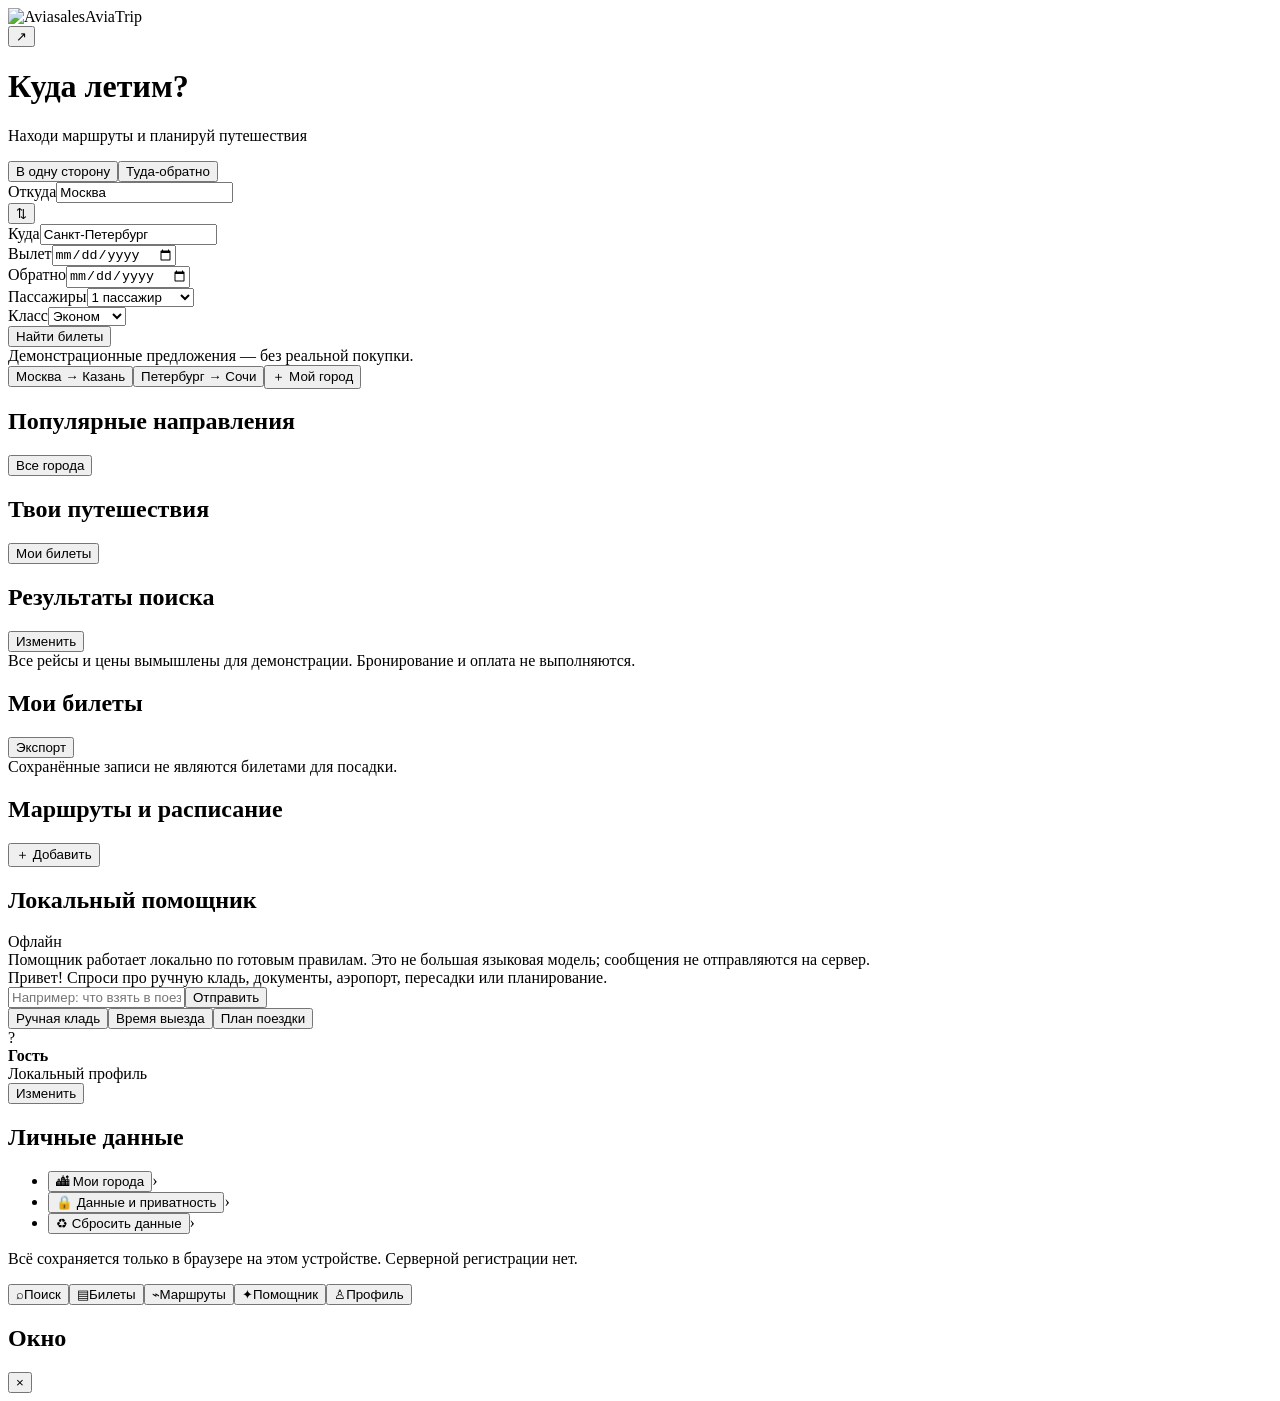
==== android/app/src/main/assets/www/index.html @ 504c0cf7 "Add bundled Android asset: android/app/src/main/assets/www/index.html" ====
<!doctype html>
<html lang="ru">
<head>
<meta charset="utf-8"><meta name="viewport" content="width=device-width,initial-scale=1,viewport-fit=cover"><meta name="theme-color" content="#ff5a45">
<title>AviaTrip — поиск авиабилетов</title>
<link rel="stylesheet" href="assets/css/style.css">  <link rel="icon" type="image/png" href="logo.png">
  <meta name="description" content="Демо поиска авиабилетов и планирования путешествий.">
  <link rel="manifest" href="manifest.webmanifest">
</head>
<body><div class="app">
<header class="hero"><div class="top"><div class="brand"><img class="logo-img" src="logo.png" alt="Aviasales" width="36" height="36">AviaTrip</div><button class="avatar" id="profileTop">↗</button></div><h1>Куда летим?</h1><p>Находи маршруты и планируй путешествия</p><div class="tabs"><button class="on" data-trip="one">В одну сторону</button><button data-trip="round">Туда-обратно</button></div></header>
<main>
<section class="page active" id="page-home"><div class="section"><div class="panel"><div class="route"><div class="routepart"><label class="label" for="from">Откуда</label><input id="from" list="cities" value="Москва" placeholder="Город вылета"></div><button class="swap" id="swap" aria-label="Поменять города">⇅</button><div class="routepart"><label class="label" for="to">Куда</label><input id="to" list="cities" value="Санкт-Петербург" placeholder="Город прилёта"></div></div><datalist id="cities"></datalist><div class="twocol"><div class="field"><label class="label" for="depart">Вылет</label><input type="date" id="depart"></div><div class="field" id="returnWrap"><label class="label" for="returnDate">Обратно</label><input type="date" id="returnDate"></div></div><div class="twocol"><div class="field"><label class="label" for="passengers">Пассажиры</label><select id="passengers"><option value="1">1 пассажир</option><option value="2">2 пассажира</option><option value="3">3 пассажира</option><option value="4">4 пассажира</option><option value="5">5 пассажиров</option></select></div><div class="field"><label class="label" for="cabin">Класс</label><select id="cabin"><option>Эконом</option><option>Комфорт</option><option>Бизнес</option></select></div></div><button class="primary" id="search">Найти билеты</button><div class="hint">Демонстрационные предложения — без реальной покупки.</div></div><div class="chips"><button class="chip" data-route="Москва|Казань">Москва → Казань</button><button class="chip" data-route="Санкт-Петербург|Сочи">Петербург → Сочи</button><button class="chip" id="addCity">＋ Мой город</button></div></div>
<div class="section"><div class="head"><h2>Популярные направления</h2><button class="link" id="allCities">Все города</button></div><div class="cities" id="cityCards"></div></div><div class="section"><div class="head"><h2>Твои путешествия</h2><button class="link" data-go="tickets">Мои билеты</button></div><div class="card" id="homeTickets"></div></div></section>
<section class="page" id="page-results"><div class="section"><div class="head"><h2>Результаты поиска</h2><button class="link" data-go="home">Изменить</button></div><div class="notice">Все рейсы и цены вымышлены для демонстрации. Бронирование и оплата не выполняются.</div><div class="muted" id="summary" style="margin:0 2px 12px"></div><div id="results"></div></div></section>
<section class="page" id="page-tickets"><div class="section"><div class="head"><h2>Мои билеты</h2><button class="link" id="export">Экспорт</button></div><div class="notice">Сохранённые записи не являются билетами для посадки.</div><div id="tickets"></div></div></section>
<section class="page" id="page-trips"><div class="section"><div class="head"><h2>Маршруты и расписание</h2><button class="link" id="addPlan">＋ Добавить</button></div><div id="plans"></div></div></section>
<section class="page" id="page-assistant"><div class="section"><div class="head"><h2>Локальный помощник</h2><span class="pill">Офлайн</span></div><div class="notice">Помощник работает локально по готовым правилам. Это не большая языковая модель; сообщения не отправляются на сервер.</div><div class="card"><div id="assistantChat" class="assistant-chat"><div class="assistant-msg bot">Привет! Спроси про ручную кладь, документы, аэропорт, пересадки или планирование.</div></div><div class="assistant-compose"><input id="assistantInput" maxlength="500" placeholder="Например: что взять в поездку?"><button class="primary" id="assistantSend">Отправить</button></div><div class="chips"><button class="chip" data-ask="Что взять в ручную кладь?">Ручная кладь</button><button class="chip" data-ask="Когда приезжать в аэропорт?">Время выезда</button><button class="chip" data-ask="Помоги спланировать поездку">План поездки</button></div></div></div></section>
<section class="page" id="page-profile"><div class="section"><div class="card profile"><div class="initial" id="initial">?</div><div style="flex:1;min-width:0"><b id="userNameLabel">Гость</b><div class="muted" id="emailLabel">Локальный профиль</div></div><button class="secondary" id="editProfile">Изменить</button></div></div><div class="section"><div class="card"><div class="head"><h2>Личные данные</h2></div><ul class="menulist" id="details"></ul></div></div><div class="section"><div class="card"><ul class="menulist"><li><button id="manageCities">🏙 Мои города</button><span>›</span></li><li><button id="privacy">🔒 Данные и приватность</button><span>›</span></li><li><button id="reset">♻ Сбросить данные</button><span>›</span></li></ul></div><p class="hint">Всё сохраняется только в браузере на этом устройстве. Серверной регистрации нет.</p></div></section>
</main><nav class="bottom"><button class="nav active" data-page="home"><span>⌕</span>Поиск</button><button class="nav" data-page="tickets"><span>▤</span>Билеты</button><button class="nav" data-page="trips"><span>⌁</span>Маршруты</button><button class="nav" data-page="assistant"><span>✦</span>Помощник</button><button class="nav" data-page="profile"><span>♙</span>Профиль</button></nav></div>
<div class="modalback" id="back"><div class="modal" role="dialog" aria-modal="true"><div class="modalhead"><h2 id="modalTitle">Окно</h2><button class="close" id="close">×</button></div><div id="modalBody"></div></div></div><div class="toast" id="toast"></div>
<script src="assets/js/app.js" defer></script></body></html>
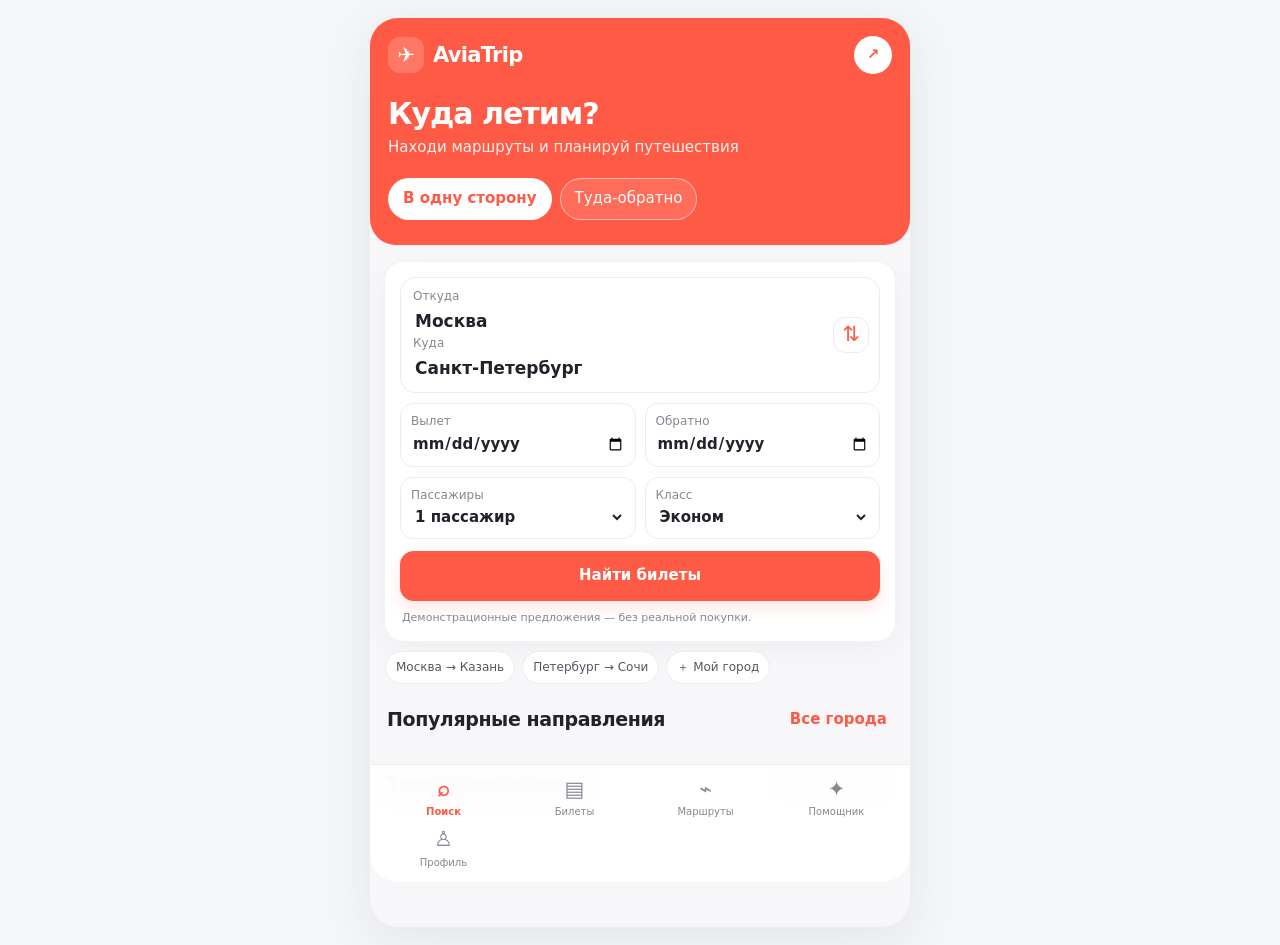
==== commit d027ad30: "Prepare bundled web UI for Android assets" ====
--- a/android/app/src/main/assets/www/index.html
+++ b/android/app/src/main/assets/www/index.html
@@ -3,12 +3,10 @@
 <head>
 <meta charset="utf-8"><meta name="viewport" content="width=device-width,initial-scale=1,viewport-fit=cover"><meta name="theme-color" content="#ff5a45">
 <title>AviaTrip — поиск авиабилетов</title>
-<link rel="stylesheet" href="assets/css/style.css">  <link rel="icon" type="image/png" href="logo.png">
-  <meta name="description" content="Демо поиска авиабилетов и планирования путешествий.">
-  <link rel="manifest" href="manifest.webmanifest">
-</head>
+<link rel="stylesheet" href="assets/css/style.css">  <meta name="description" content="Демо поиска авиабилетов и планирования путешествий.">
+  </head>
 <body><div class="app">
-<header class="hero"><div class="top"><div class="brand"><img class="logo-img" src="logo.png" alt="Aviasales" width="36" height="36">AviaTrip</div><button class="avatar" id="profileTop">↗</button></div><h1>Куда летим?</h1><p>Находи маршруты и планируй путешествия</p><div class="tabs"><button class="on" data-trip="one">В одну сторону</button><button data-trip="round">Туда-обратно</button></div></header>
+<header class="hero"><div class="top"><div class="brand"><span class="logo">✈</span>AviaTrip</div><button class="avatar" id="profileTop">↗</button></div><h1>Куда летим?</h1><p>Находи маршруты и планируй путешествия</p><div class="tabs"><button class="on" data-trip="one">В одну сторону</button><button data-trip="round">Туда-обратно</button></div></header>
 <main>
 <section class="page active" id="page-home"><div class="section"><div class="panel"><div class="route"><div class="routepart"><label class="label" for="from">Откуда</label><input id="from" list="cities" value="Москва" placeholder="Город вылета"></div><button class="swap" id="swap" aria-label="Поменять города">⇅</button><div class="routepart"><label class="label" for="to">Куда</label><input id="to" list="cities" value="Санкт-Петербург" placeholder="Город прилёта"></div></div><datalist id="cities"></datalist><div class="twocol"><div class="field"><label class="label" for="depart">Вылет</label><input type="date" id="depart"></div><div class="field" id="returnWrap"><label class="label" for="returnDate">Обратно</label><input type="date" id="returnDate"></div></div><div class="twocol"><div class="field"><label class="label" for="passengers">Пассажиры</label><select id="passengers"><option value="1">1 пассажир</option><option value="2">2 пассажира</option><option value="3">3 пассажира</option><option value="4">4 пассажира</option><option value="5">5 пассажиров</option></select></div><div class="field"><label class="label" for="cabin">Класс</label><select id="cabin"><option>Эконом</option><option>Комфорт</option><option>Бизнес</option></select></div></div><button class="primary" id="search">Найти билеты</button><div class="hint">Демонстрационные предложения — без реальной покупки.</div></div><div class="chips"><button class="chip" data-route="Москва|Казань">Москва → Казань</button><button class="chip" data-route="Санкт-Петербург|Сочи">Петербург → Сочи</button><button class="chip" id="addCity">＋ Мой город</button></div></div>
 <div class="section"><div class="head"><h2>Популярные направления</h2><button class="link" id="allCities">Все города</button></div><div class="cities" id="cityCards"></div></div><div class="section"><div class="head"><h2>Твои путешествия</h2><button class="link" data-go="tickets">Мои билеты</button></div><div class="card" id="homeTickets"></div></div></section>
--- a/android/app/src/main/assets/www/assets/css/style.css
+++ b/android/app/src/main/assets/www/assets/css/style.css
@@ -0,0 +1,6 @@
+:root{--red:#ff5a45;--ink:#22232a;--muted:#858791;--line:#ececf1;--bg:#f5f6f8;--green:#13845c}*{box-sizing:border-box}body{margin:0;background:var(--bg);color:var(--ink);font:15px/1.45 system-ui,-apple-system,sans-serif}button,input,select{font:inherit}button{cursor:pointer;border:0}.app{max-width:540px;min-height:100dvh;margin:auto;background:#f7f7f9;padding-bottom:84px}.hero{background:var(--red);color:white;padding:calc(18px + env(safe-area-inset-top)) 18px 25px;border-radius:0 0 26px 26px}.top{display:flex;align-items:center;justify-content:space-between}.brand{font-size:21px;font-weight:900;letter-spacing:-.7px;display:flex;align-items:center;gap:9px}.logo{display:grid;place-items:center;width:36px;height:36px;border-radius:12px;background:#ffffff2c;font-size:21px}.avatar{width:38px;height:38px;border-radius:50%;background:#fff;color:var(--red);font-weight:800}.hero h1{font-size:30px;line-height:1.1;letter-spacing:-1px;margin:23px 0 7px}.hero p{margin:0;color:#fff2ee}.tabs{display:flex;gap:8px;margin-top:19px}.tabs button{padding:9px 14px;border-radius:30px;border:1px solid #ffffff8a;background:#ffffff1c;color:white}.tabs .on{background:white;color:var(--red);font-weight:800}.section{padding:17px 15px 0}.head{display:flex;align-items:center;justify-content:space-between;gap:8px;margin:2px 2px 12px}.head h2{font-size:19px;margin:0;letter-spacing:-.4px}.link{background:none;color:var(--red);font-weight:750;padding:6px}.panel,.card{background:white;border-radius:19px;padding:15px;box-shadow:0 7px 28px #2525300a}.route{border:1px solid var(--line);border-radius:15px;padding:10px 48px 10px 12px;position:relative}.routepart+.routepart{border-top:1px solid var(--line);margin-top:8px;padding-top:8px}.label{display:block;color:var(--muted);font-size:12px;margin-bottom:3px}.route input{width:100%;border:0;outline:0;background:transparent;font-size:17px;font-weight:750;color:var(--ink)}.swap{position:absolute;right:10px;top:calc(50% - 18px);height:36px;width:36px;border:1px solid var(--line);border-radius:12px;background:white;color:var(--red);font-size:21px}.twocol{display:grid;grid-template-columns:1fr 1fr;gap:9px;margin-top:10px}.field{border:1px solid var(--line);border-radius:13px;padding:9px 10px;min-width:0}.field input,.field select{width:100%;min-width:0;border:0;outline:0;background:transparent;color:var(--ink);font-weight:700}.primary{width:100%;padding:14px;border-radius:14px;background:var(--red);color:white;font-weight:850;margin-top:12px;box-shadow:0 7px 16px #ff5a4528}.primary:active{filter:brightness(.95)}.secondary{background:#fff0ed;color:var(--red);border-radius:11px;padding:10px 12px;font-weight:750}.hint{font-size:11px;color:var(--muted);margin:9px 2px 0}.chips{display:flex;gap:7px;flex-wrap:wrap;margin-top:10px}.chip{background:white;border:1px solid var(--line);border-radius:25px;padding:7px 10px;font-size:12px;color:#555761}.cities{display:grid;grid-template-columns:1fr 1fr;gap:10px}.city{padding:0;overflow:hidden;text-align:left;border-radius:16px;background:white;color:var(--ink);box-shadow:0 7px 25px #2525300a}.art{height:83px;display:grid;place-items:center;font-size:40px;background:linear-gradient(135deg,#e8edff,#ffe2da)}.city:nth-child(2) .art{background:linear-gradient(135deg,#dff5ec,#e9e4ff)}.city:nth-child(3) .art{background:linear-gradient(135deg,#fff0c9,#f8dfe8)}.city:nth-child(4) .art{background:linear-gradient(135deg,#dcf1fb,#e8e4ff)}.citybody{padding:10px 11px 12px}.citybody b,.citybody span{display:block}.citybody span{font-size:12px;color:var(--muted);margin-top:3px}.price{color:var(--red)!important;font-weight:850;margin-top:6px!important}.page{display:none}.page.active{display:block}.bottom{position:fixed;z-index:5;bottom:0;left:50%;transform:translateX(-50%);width:min(540px,100%);display:grid;grid-template-columns:repeat(4,1fr);padding:8px 8px calc(8px + env(safe-area-inset-bottom));background:#ffffffed;backdrop-filter:blur(16px);border-top:1px solid var(--line)}.nav{background:none;color:#858791;display:flex;flex-direction:column;align-items:center;gap:3px;font-size:10px;padding:4px}.nav span{font-size:21px;line-height:1.2}.nav.active{color:var(--red);font-weight:850}.notice{font-size:12px;background:#fff6df;color:#795a24;border:1px solid #f2e2b9;padding:10px 12px;border-radius:12px;margin-bottom:12px}.result,.ticket{background:white;border-radius:17px;padding:14px;margin-bottom:11px;box-shadow:0 7px 24px #2525300a}.resulttop,.resultbottom{display:flex;justify-content:space-between;align-items:center;gap:8px}.muted,.airline{color:var(--muted);font-size:12px}.pricebig{color:var(--red);font-size:21px;font-weight:900;white-space:nowrap}.flightline{display:grid;grid-template-columns:1fr auto 1fr;gap:6px;align-items:center;margin:15px 0}.time{font-size:22px;font-weight:900;letter-spacing:-.5px}.duration{text-align:center;font-size:11px;color:var(--muted)}.flightbar{height:1px;background:#d6d6df;width:70px;margin:7px auto;position:relative}.flightbar:after{content:'✈';position:absolute;left:calc(50% - 7px);top:-10px;background:white;color:var(--red);padding:0 2px}.airport{font-size:12px;color:var(--muted)}.pill{font-size:11px;font-weight:800;background:#e5f6ed;color:var(--green);border-radius:7px;padding:4px 7px}.smallbtn{background:var(--red);color:white;border-radius:10px;padding:9px 11px;font-weight:750}.resultbottom{border-top:1px solid var(--line);padding-top:10px}.tickethead{display:flex;justify-content:space-between;gap:8px;border-bottom:1px dashed #dddde5;padding-bottom:12px}.ticketroute{display:flex;justify-content:space-between;align-items:center;margin:12px 0}.ticketroute strong{font-size:22px}.metagrid{display:grid;grid-template-columns:1fr 1fr;gap:10px;font-size:12px;color:var(--muted)}.metagrid b{display:block;font-size:14px;color:var(--ink);margin-top:3px;overflow-wrap:anywhere}.timeline{margin:15px 0 0 6px;padding-left:20px;border-left:2px solid #ffd5cf}.event{position:relative;padding:0 0 17px}.event:before{content:'';position:absolute;left:-26px;top:4px;width:9px;height:9px;background:var(--red);border:2px solid white;border-radius:50%;box-shadow:0 0 0 1px #ffc3bb}.event time{font-size:12px;color:var(--red);font-weight:850}.event b{display:block;margin:2px 0}.event span{font-size:12px;color:var(--muted)}.empty{text-align:center;padding:24px 8px;color:var(--muted)}.empty .big{font-size:38px}.empty b{display:block;color:var(--ink);margin-top:5px}.profile{display:flex;align-items:center;gap:12px}.initial{width:55px;height:55px;border-radius:18px;background:#fff0ed;color:var(--red);display:grid;place-items:center;font-size:24px;font-weight:850}.menulist{list-style:none;margin:0;padding:0}.menulist li{padding:13px 2px;border-bottom:1px solid var(--line);display:flex;justify-content:space-between;gap:8px}.menulist li:last-child{border:0}.menulist button{flex:1;text-align:left;background:none;padding:0;color:var(--ink)}.modalback{position:fixed;inset:0;z-index:20;background:#17171e80;display:none;align-items:flex-end;justify-content:center}.modalback.show{display:flex}.modal{width:min(540px,100%);max-height:88dvh;overflow:auto;background:white;border-radius:24px 24px 0 0;padding:19px 17px calc(22px + env(safe-area-inset-bottom))}.modalhead{display:flex;align-items:center;justify-content:space-between;margin-bottom:14px}.modalhead h2{font-size:21px;margin:0}.close{width:34px;height:34px;border-radius:50%;background:#f1f1f4;font-size:21px}.formrow{margin:11px 0}.formrow label{display:block;font-size:12px;color:var(--muted);margin-bottom:5px}.formrow input,.formrow select{width:100%;border:1px solid var(--line);border-radius:11px;padding:11px;background:white;color:var(--ink)}.hidden{display:none!important}.toast{display:none;position:fixed;z-index:40;left:50%;bottom:94px;transform:translateX(-50%);max-width:90%;width:max-content;background:#25252d;color:white;padding:11px 15px;border-radius:12px;font-size:13px}.toast.show{display:block}@media(min-width:541px){body{padding:18px 0}.app{border-radius:28px;overflow:hidden;min-height:calc(100dvh - 36px);box-shadow:0 12px 50px #25253015}.bottom{bottom:18px;border-radius:0 0 28px 28px}.modalback{align-items:center}.modal{border-radius:24px}}
+
+.logo-img{width:36px;height:36px;object-fit:contain;border-radius:10px;background:#fff;padding:2px}
+
+/* Offline travel helper */
+.assistant-chat{display:flex;flex-direction:column;gap:10px;min-height:180px;max-height:42vh;overflow:auto;padding:3px 0 12px}.assistant-msg{max-width:92%;padding:11px 13px;border-radius:15px;white-space:pre-wrap;overflow-wrap:anywhere}.assistant-msg.bot{align-self:flex-start;background:#f0f1f5;border-bottom-left-radius:5px}.assistant-msg.user{align-self:flex-end;background:#ffebe7;color:#713126;border-bottom-right-radius:5px}.assistant-compose{display:flex;gap:8px;align-items:center;margin-top:10px}.assistant-compose input{min-width:0;flex:1;border:1px solid var(--line);border-radius:12px;padding:12px;background:#fff}.assistant-compose .primary{width:auto;margin:0;padding:12px}@media(max-width:390px){.bottom .nav{font-size:10px;min-width:0}.bottom .nav span{font-size:17px}.assistant-compose{flex-wrap:wrap}.assistant-compose input{flex-basis:100%}.assistant-compose .primary{width:100%}}
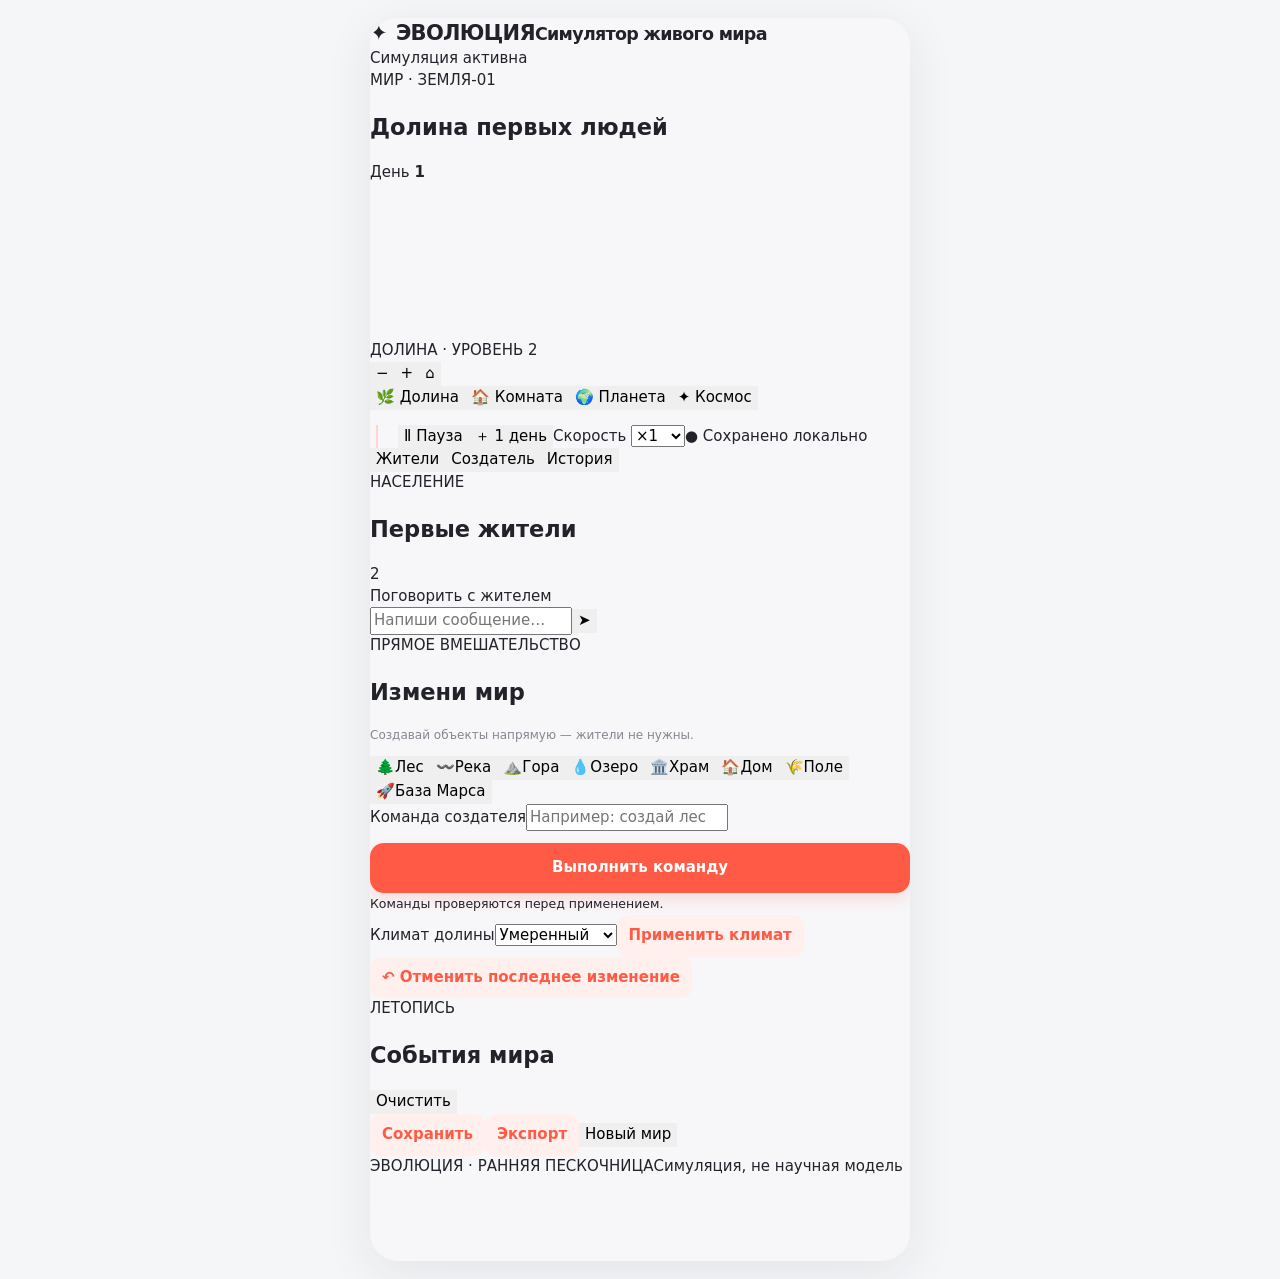
==== commit f486ab2f: "Build Evolution human-world sandbox prototype" ====
--- a/android/app/src/main/assets/www/index.html
+++ b/android/app/src/main/assets/www/index.html
@@ -1,20 +1,14 @@
 <!doctype html>
-<html lang="ru">
-<head>
-<meta charset="utf-8"><meta name="viewport" content="width=device-width,initial-scale=1,viewport-fit=cover"><meta name="theme-color" content="#ff5a45">
-<title>AviaTrip — поиск авиабилетов</title>
-<link rel="stylesheet" href="assets/css/style.css">  <meta name="description" content="Демо поиска авиабилетов и планирования путешествий.">
-  </head>
+<html lang="ru"><head><meta charset="utf-8"><meta name="viewport" content="width=device-width,initial-scale=1,viewport-fit=cover"><meta name="theme-color" content="#101522"><title>Эволюция — симулятор мира</title><link rel="stylesheet" href="assets/css/style.css"></head>
 <body><div class="app">
-<header class="hero"><div class="top"><div class="brand"><span class="logo">✈</span>AviaTrip</div><button class="avatar" id="profileTop">↗</button></div><h1>Куда летим?</h1><p>Находи маршруты и планируй путешествия</p><div class="tabs"><button class="on" data-trip="one">В одну сторону</button><button data-trip="round">Туда-обратно</button></div></header>
-<main>
-<section class="page active" id="page-home"><div class="section"><div class="panel"><div class="route"><div class="routepart"><label class="label" for="from">Откуда</label><input id="from" list="cities" value="Москва" placeholder="Город вылета"></div><button class="swap" id="swap" aria-label="Поменять города">⇅</button><div class="routepart"><label class="label" for="to">Куда</label><input id="to" list="cities" value="Санкт-Петербург" placeholder="Город прилёта"></div></div><datalist id="cities"></datalist><div class="twocol"><div class="field"><label class="label" for="depart">Вылет</label><input type="date" id="depart"></div><div class="field" id="returnWrap"><label class="label" for="returnDate">Обратно</label><input type="date" id="returnDate"></div></div><div class="twocol"><div class="field"><label class="label" for="passengers">Пассажиры</label><select id="passengers"><option value="1">1 пассажир</option><option value="2">2 пассажира</option><option value="3">3 пассажира</option><option value="4">4 пассажира</option><option value="5">5 пассажиров</option></select></div><div class="field"><label class="label" for="cabin">Класс</label><select id="cabin"><option>Эконом</option><option>Комфорт</option><option>Бизнес</option></select></div></div><button class="primary" id="search">Найти билеты</button><div class="hint">Демонстрационные предложения — без реальной покупки.</div></div><div class="chips"><button class="chip" data-route="Москва|Казань">Москва → Казань</button><button class="chip" data-route="Санкт-Петербург|Сочи">Петербург → Сочи</button><button class="chip" id="addCity">＋ Мой город</button></div></div>
-<div class="section"><div class="head"><h2>Популярные направления</h2><button class="link" id="allCities">Все города</button></div><div class="cities" id="cityCards"></div></div><div class="section"><div class="head"><h2>Твои путешествия</h2><button class="link" data-go="tickets">Мои билеты</button></div><div class="card" id="homeTickets"></div></div></section>
-<section class="page" id="page-results"><div class="section"><div class="head"><h2>Результаты поиска</h2><button class="link" data-go="home">Изменить</button></div><div class="notice">Все рейсы и цены вымышлены для демонстрации. Бронирование и оплата не выполняются.</div><div class="muted" id="summary" style="margin:0 2px 12px"></div><div id="results"></div></div></section>
-<section class="page" id="page-tickets"><div class="section"><div class="head"><h2>Мои билеты</h2><button class="link" id="export">Экспорт</button></div><div class="notice">Сохранённые записи не являются билетами для посадки.</div><div id="tickets"></div></div></section>
-<section class="page" id="page-trips"><div class="section"><div class="head"><h2>Маршруты и расписание</h2><button class="link" id="addPlan">＋ Добавить</button></div><div id="plans"></div></div></section>
-<section class="page" id="page-assistant"><div class="section"><div class="head"><h2>Локальный помощник</h2><span class="pill">Офлайн</span></div><div class="notice">Помощник работает локально по готовым правилам. Это не большая языковая модель; сообщения не отправляются на сервер.</div><div class="card"><div id="assistantChat" class="assistant-chat"><div class="assistant-msg bot">Привет! Спроси про ручную кладь, документы, аэропорт, пересадки или планирование.</div></div><div class="assistant-compose"><input id="assistantInput" maxlength="500" placeholder="Например: что взять в поездку?"><button class="primary" id="assistantSend">Отправить</button></div><div class="chips"><button class="chip" data-ask="Что взять в ручную кладь?">Ручная кладь</button><button class="chip" data-ask="Когда приезжать в аэропорт?">Время выезда</button><button class="chip" data-ask="Помоги спланировать поездку">План поездки</button></div></div></div></section>
-<section class="page" id="page-profile"><div class="section"><div class="card profile"><div class="initial" id="initial">?</div><div style="flex:1;min-width:0"><b id="userNameLabel">Гость</b><div class="muted" id="emailLabel">Локальный профиль</div></div><button class="secondary" id="editProfile">Изменить</button></div></div><div class="section"><div class="card"><div class="head"><h2>Личные данные</h2></div><ul class="menulist" id="details"></ul></div></div><div class="section"><div class="card"><ul class="menulist"><li><button id="manageCities">🏙 Мои города</button><span>›</span></li><li><button id="privacy">🔒 Данные и приватность</button><span>›</span></li><li><button id="reset">♻ Сбросить данные</button><span>›</span></li></ul></div><p class="hint">Всё сохраняется только в браузере на этом устройстве. Серверной регистрации нет.</p></div></section>
-</main><nav class="bottom"><button class="nav active" data-page="home"><span>⌕</span>Поиск</button><button class="nav" data-page="tickets"><span>▤</span>Билеты</button><button class="nav" data-page="trips"><span>⌁</span>Маршруты</button><button class="nav" data-page="assistant"><span>✦</span>Помощник</button><button class="nav" data-page="profile"><span>♙</span>Профиль</button></nav></div>
-<div class="modalback" id="back"><div class="modal" role="dialog" aria-modal="true"><div class="modalhead"><h2 id="modalTitle">Окно</h2><button class="close" id="close">×</button></div><div id="modalBody"></div></div></div><div class="toast" id="toast"></div>
-<script src="assets/js/app.js" defer></script></body></html>+<header class="topbar"><div class="brand"><span class="brand-mark">✦</span><div><strong>ЭВОЛЮЦИЯ</strong><small>Симулятор живого мира</small></div></div><div class="status"><span class="pulse"></span><span id="simStatus">Симуляция активна</span></div></header>
+<main class="layout"><section class="world-panel"><div class="world-head"><div><span class="eyebrow">МИР · ЗЕМЛЯ-01</span><h1 id="sceneTitle">Долина первых людей</h1></div><div class="day-chip">День <b id="day">1</b></div></div>
+<div class="scene-wrap"><canvas id="scene" aria-label="Сцена симуляции мира"></canvas><div class="scene-label" id="sceneLabel">ДОЛИНА · УРОВЕНЬ 2</div><div class="scene-tools"><button id="zoomOut" title="Отдалить">−</button><button id="zoomIn" title="Приблизить">+</button><button id="resetView" title="Сбросить вид">⌂</button></div></div>
+<div class="view-tabs"><button class="selected" data-view="valley">🌿 Долина</button><button data-view="room">🏠 Комната</button><button data-view="planet">🌍 Планета</button><button data-view="space">✦ Космос</button></div>
+<div class="timeline"><button class="control" id="toggleRun">Ⅱ Пауза</button><button class="control" id="step">＋ 1 день</button><label>Скорость <select id="speed"><option value="1">×1</option><option value="2">×2</option><option value="5">×5</option><option value="20">×20</option></select></label><span class="save-state" id="saveState">● Сохранено локально</span></div></section>
+<aside class="side-panel"><nav class="side-tabs"><button class="active" data-panel="people">Жители</button><button data-panel="create">Создатель</button><button data-panel="events">История</button></nav>
+<section class="tab-content active" id="panel-people"><div class="section-title"><div><span class="eyebrow">НАСЕЛЕНИЕ</span><h2>Первые жители</h2></div><span class="count" id="peopleCount">2</span></div><div id="peopleList"></div><div class="person-detail" id="personDetail"></div><div class="dialogue"><label for="sayInput">Поговорить с жителем</label><div class="input-row"><input id="sayInput" maxlength="180" placeholder="Напиши сообщение…"><button id="sayBtn">➤</button></div><div id="dialogueLog" class="dialogue-log"></div></div></section>
+<section class="tab-content" id="panel-create"><div class="section-title"><div><span class="eyebrow">ПРЯМОЕ ВМЕШАТЕЛЬСТВО</span><h2>Измени мир</h2></div></div><p class="muted">Создавай объекты напрямую — жители не нужны.</p><div class="create-grid"><button data-create="forest"><span>🌲</span>Лес</button><button data-create="river"><span>〰️</span>Река</button><button data-create="mountain"><span>⛰️</span>Гора</button><button data-create="lake"><span>💧</span>Озеро</button><button data-create="temple"><span>🏛️</span>Храм</button><button data-create="house"><span>🏠</span>Дом</button><button data-create="farm"><span>🌾</span>Поле</button><button data-create="base"><span>🚀</span>База Марса</button></div><div class="command-box"><label for="commandInput">Команда создателя</label><input id="commandInput" placeholder="Например: создай лес"><button id="commandBtn" class="primary">Выполнить команду</button><small>Команды проверяются перед применением.</small></div><div class="command-box"><label for="climate">Климат долины</label><select id="climate"><option value="temperate">Умеренный</option><option value="warm">Тёплый</option><option value="dry">Засушливый</option><option value="cold">Холодный</option></select><button id="climateBtn" class="secondary">Применить климат</button></div><button id="undoBtn" class="wide secondary">↶ Отменить последнее изменение</button></section>
+<section class="tab-content" id="panel-events"><div class="section-title"><div><span class="eyebrow">ЛЕТОПИСЬ</span><h2>События мира</h2></div><button class="link-btn" id="clearEvents">Очистить</button></div><div id="events" class="events"></div></section>
+<div class="bottom-actions"><button id="saveBtn" class="secondary">Сохранить</button><button id="exportBtn" class="secondary">Экспорт</button><button id="resetBtn" class="danger">Новый мир</button><input type="file" id="importFile" accept="application/json" hidden></div></aside></main>
+<footer><span>ЭВОЛЮЦИЯ · РАННЯЯ ПЕСКОЧНИЦА</span><span>Симуляция, не научная модель</span></footer></div><div id="toast" class="toast" role="status"></div><script src="assets/js/app.js"></script></body></html>
